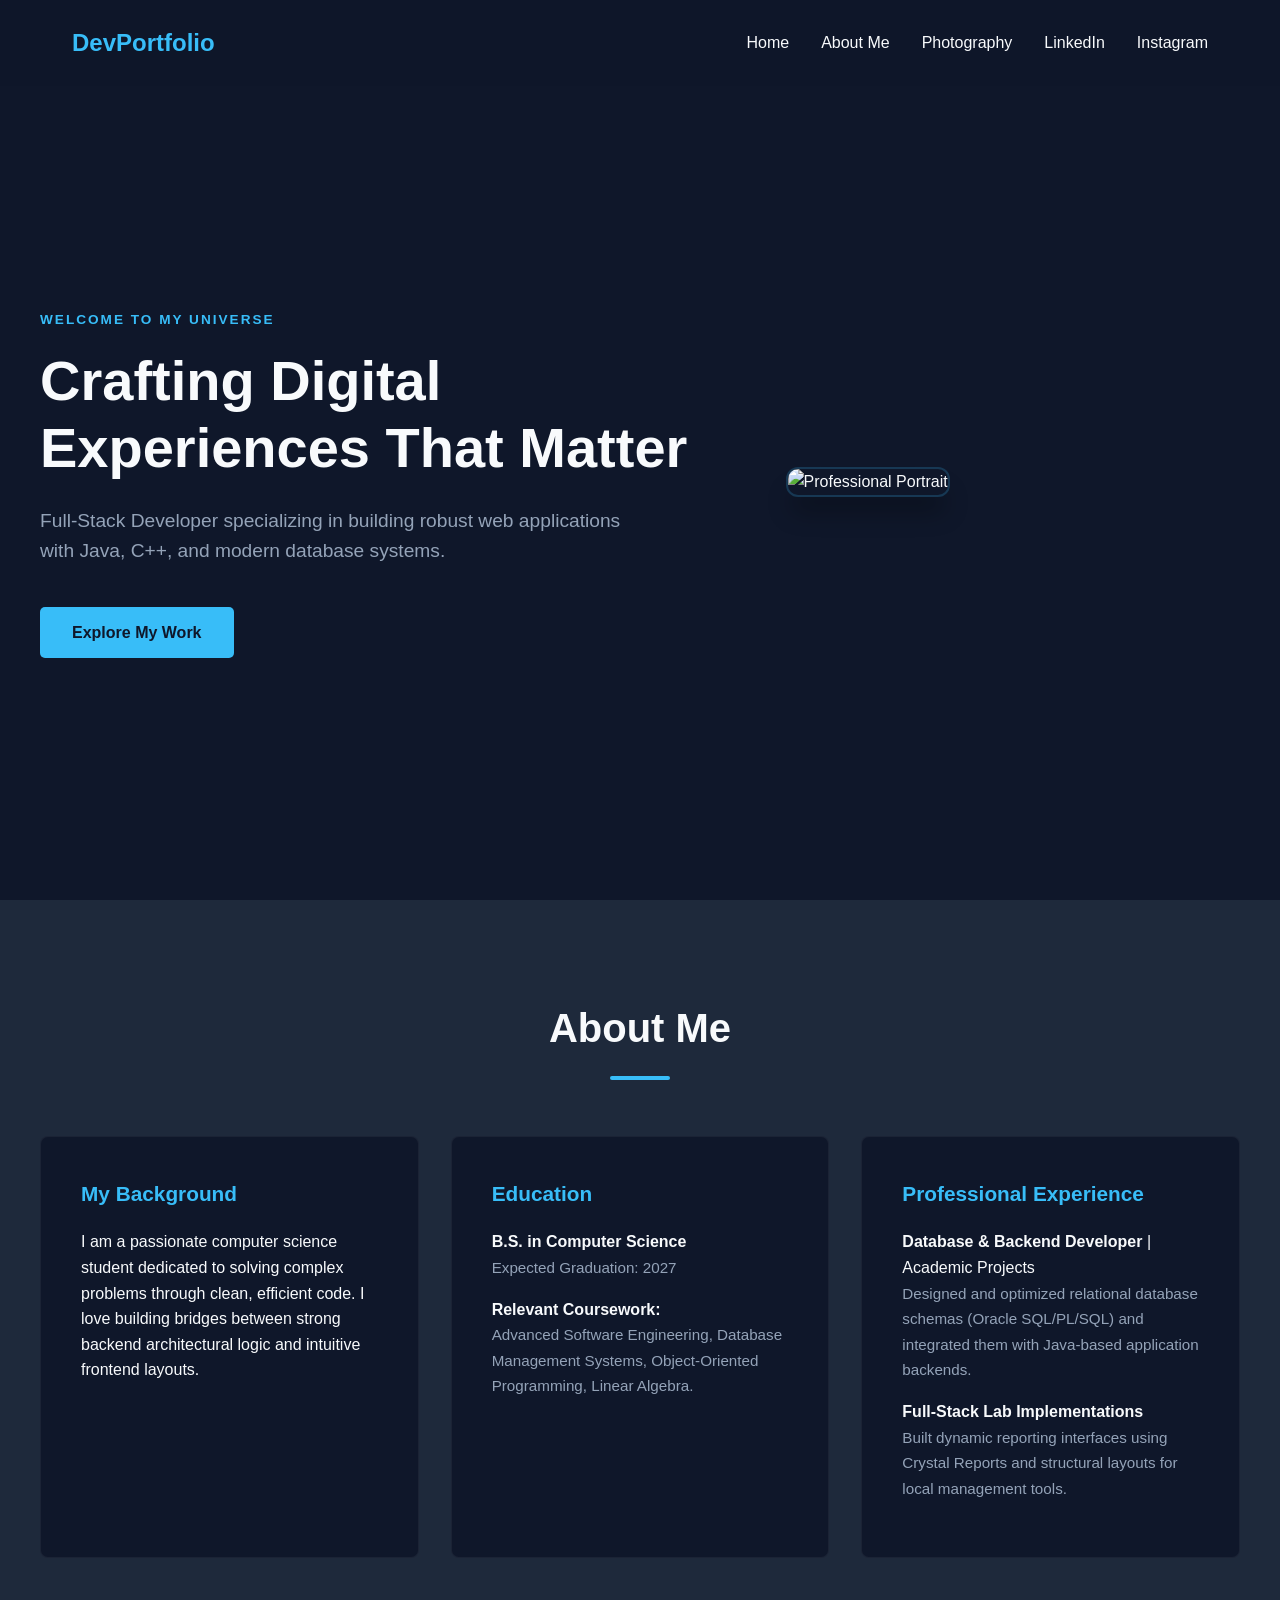
==== index.html @ 3bcea32f "Add files via upload" ====
<!DOCTYPE html>
<html lang="en">
<head>
    <meta charset="UTF-8">
    <meta name="viewport" content="width=device-width, initial-scale=1.0">
    <title>Personal Portfolio</title>
    <link rel="stylesheet" href="style.css">
</head>
<body>

    <header>
        <nav class="navbar">
            <div class="logo">DevPortfolio</div>
            <ul class="nav-links">
                <li><a href="#home">Home</a></li>
                <li><a href="#about">About Me</a></li>
                <li><a href="photography.html" target="_blank">Photography</a></li>
                <li><a href="https://www.linkedin.com/in/https://www.linkedin.com/in/jana-raafat-8b8436353?utm_source=share_via&utm_content=profile&utm_medium=member_ios" target="_blank">LinkedIn</a></li>
                <li><a href="https://www.instagram.com/janaaraafat" target="_blank">Instagram</a></li>
            </ul>
        </nav>
    </header>

    <section id="home" class="hero-section">
        <div class="hero-container">
            <div class="hero-content">
                <span class="subheading">Welcome to my universe</span>
                <h1>Crafting Digital Experiences That Matter</h1>
                <p class="skills-summary">
                    Full-Stack Developer specializing in building robust web applications with Java, C++, and modern database systems. 
                </p>
                <a href="#about" class="btn">Explore My Work</a>
            </div>
            <div class="hero-image">
                <div class="profile-frame">
                    <img src="images/photo.jpg" alt="Professional Portrait">
                </div>
            </div>
        </div>
    </section>

    <section id="about" class="about-section">
        <div class="container">
            <h2 class="section-title">About Me</h2>
            <hr class="accent-line">
            
            <div class="about-grid">
                <div class="about-card background">
                    <h3>My Background</h3>
                    <p>I am a passionate computer science student dedicated to solving complex problems through clean, efficient code. I love building bridges between strong backend architectural logic and intuitive frontend layouts.</p>
                </div>

                <div class="about-card education">
                    <h3>Education</h3>
                    <ul>
                        <li>
                            <strong>B.S. in Computer Science</strong><br>
                            <span>Expected Graduation: 2027</span>
                        </li>
                        <li>
                            <strong>Relevant Coursework:</strong><br>
                            <span>Advanced Software Engineering, Database Management Systems, Object-Oriented Programming, Linear Algebra.</span>
                        </li>
                    </ul>
                </div>

                <div class="about-card experience">
                    <h3>Professional Experience</h3>
                    <ul>
                        <li>
                            <strong>Database & Backend Developer</strong> | Academic Projects<br>
                            <span>Designed and optimized relational database schemas (Oracle SQL/PL/SQL) and integrated them with Java-based application backends.</span>
                        </li>
                        <li>
                            <strong>Full-Stack Lab Implementations</strong><br>
                            <span>Built dynamic reporting interfaces using Crystal Reports and structural layouts for local management tools.</span>
                        </li>
                    </ul>
                </div>
            </div>
        </div>
    </section>

</body>
</html>
---- style.css ----
:root {
    --bg-primary: #0f172a;
    --bg-secondary: #1e293b;
    --text-main: #f8fafc;
    --text-muted: #94a3b8;
    --accent: #38bdf8;
    --accent-hover: #7dd3fc;
}

* {
    margin: 0;
    padding: 0;
    box-sizing: border-box;
}

html {
    scroll-behavior: smooth;
    font-family: 'Segoe UI', Tahoma, Geneva, Verdana, sans-serif;
}

body {
    background-color: var(--bg-primary);
    color: var(--text-main);
    line-height: 1.6;
}

/* --- Global Utilities --- */
.container {
    max-width: 1200px;
    margin: 0 auto;
}

.section-title {
    font-size: 2.5rem;
    text-align: center;
}

.accent-line {
    width: 60px;
    height: 4px;
    background-color: var(--accent);
    border: none;
    margin: 1rem auto 3.5rem auto;
    border-radius: 2px;
}

/* --- Header / Navbar --- */
header {
    background-color: rgba(15, 23, 42, 0.9);
    backdrop-filter: blur(8px);
    position: fixed;
    width: 100%;
    top: 0;
    z-index: 1000;
}

.navbar {
    display: flex;
    justify-content: space-between;
    align-items: center;
    max-width: 1200px;
    margin: 0 auto;
    padding: 1.5rem 2rem;
}

.logo {
    font-size: 1.5rem;
    font-weight: 700;
    color: var(--accent);
}

.nav-links {
    display: flex;
    list-style: none;
    gap: 2rem;
}

.nav-links a {
    color: var(--text-main);
    text-decoration: none;
    font-weight: 500;
    transition: color 0.3s;
}

.nav-links a:hover {
    color: var(--accent);
}

/* --- Hero / Home Section --- */
.hero-section {
    min-height: 100vh;
    display: flex;
    align-items: center;
    padding: 8rem 2rem 4rem 2rem;
}

.hero-container {
    max-width: 1200px;
    margin: 0 auto;
    display: grid;
    grid-template-columns: 1.2fr 0.8fr;
    gap: 4rem;
    align-items: center;
}

.subheading {
    color: var(--accent);
    text-transform: uppercase;
    letter-spacing: 2px;
    font-size: 0.85rem;
    font-weight: 600;
}

.hero-content h1 {
    font-size: 3.5rem;
    line-height: 1.2;
    margin: 1rem 0 1.5rem 0;
}

.skills-summary {
    color: var(--text-muted);
    font-size: 1.2rem;
    margin-bottom: 2.5rem;
    max-width: 600px;
}

.btn {
    display: inline-block;
    background-color: var(--accent);
    color: var(--bg-primary);
    padding: 0.8rem 2rem;
    border-radius: 5px;
    text-decoration: none;
    font-weight: 600;
    transition: transform 0.2s, background-color 0.3s;
}

.btn:hover {
    background-color: var(--accent-hover);
    transform: translateY(-2px);
}

/* --- Profile Image Hover Animations --- */
.profile-frame img {
    width: 100%;          
    max-height: 450px;    
    object-fit: cover;    
    border-radius: 12px;  
    box-shadow: 0 20px 25px -5px rgba(0, 0, 0, 0.3);
    border: 2px solid rgba(56, 189, 248, 0.2);
    transition: transform 0.3s ease, box-shadow 0.3s ease, border-color 0.3s ease; 
}

.profile-frame img:hover {
    transform: scale(1.05) translateY(-5px);
    box-shadow: 0 30px 40px -10px rgba(0, 0, 0, 0.5);
    border-color: rgba(56, 189, 248, 0.6);
    cursor: pointer; 
}

/* --- About Me Section --- */
.about-section {
    background-color: var(--bg-secondary);
    padding: 6rem 2rem;
}

.about-grid {
    display: grid;
    grid-template-columns: repeat(auto-fit, minmax(300px, 1fr));
    gap: 2rem;
}

.about-card {
    background-color: var(--bg-primary);
    padding: 2.5rem;
    border-radius: 8px;
    border: 1px solid rgba(255, 255, 255, 0.05);
}

.about-card h3 {
    color: var(--accent);
    margin-bottom: 1.2rem;
    font-size: 1.3rem;
}

.about-card ul {
    list-style-type: none;
}

.about-card li {
    margin-bottom: 1rem;
}

.about-card span {
    color: var(--text-muted);
    font-size: 0.95rem;
}

/* --- Photography Gallery Section --- */
.photography-section {
    background-color: var(--bg-primary);
    padding: 6rem 2rem;
}

/* Offsets content below fixed top nav layout */
.standalone-gallery {
    padding-top: 10rem;
}

.gallery-grid {
    display: grid;
    grid-template-columns: repeat(auto-fit, minmax(260px, 1fr));
    gap: 1.5rem;
}

.gallery-item {
    position: relative;
    overflow: hidden;
    border-radius: 10px;
    height: 350px;
    box-shadow: 0 10px 15px -3px rgba(0, 0, 0, 0.3);
}

.gallery-item img {
    width: 100%;
    height: 100%;
    object-fit: cover;
    transition: transform 0.5s ease;
}

/* Hover Overlay Styles */
.gallery-overlay {
    position: absolute;
    top: 0;
    left: 0;
    width: 100%;
    height: 100%;
    background: linear-gradient(to top, rgba(15, 23, 42, 0.9), rgba(15, 23, 42, 0.2));
    display: flex;
    align-items: flex-end;
    padding: 2rem;
    opacity: 0;
    transition: opacity 0.3s ease;
}

.gallery-overlay span {
    color: var(--text-main);
    font-size: 1.2rem;
    font-weight: 600;
    letter-spacing: 0.5px;
    transform: translateY(20px);
    transition: transform 0.4s ease;
}

.gallery-item:hover img {
    transform: scale(1.1);
}

.gallery-item:hover .gallery-overlay {
    opacity: 1;
}

.gallery-item:hover .gallery-overlay span {
    transform: translateY(0);
}

/* --- Responsive Adjustments --- */
@media (max-width: 968px) {
    .hero-container {
        grid-template-columns: 1fr;
        text-align: center;
        gap: 3rem;
    }
    .hero-image {
        grid-row: 1;
        max-width: 320px;
        margin: 0 auto;
    }
    .hero-content h1 {
        font-size: 2.5rem;
    }
}
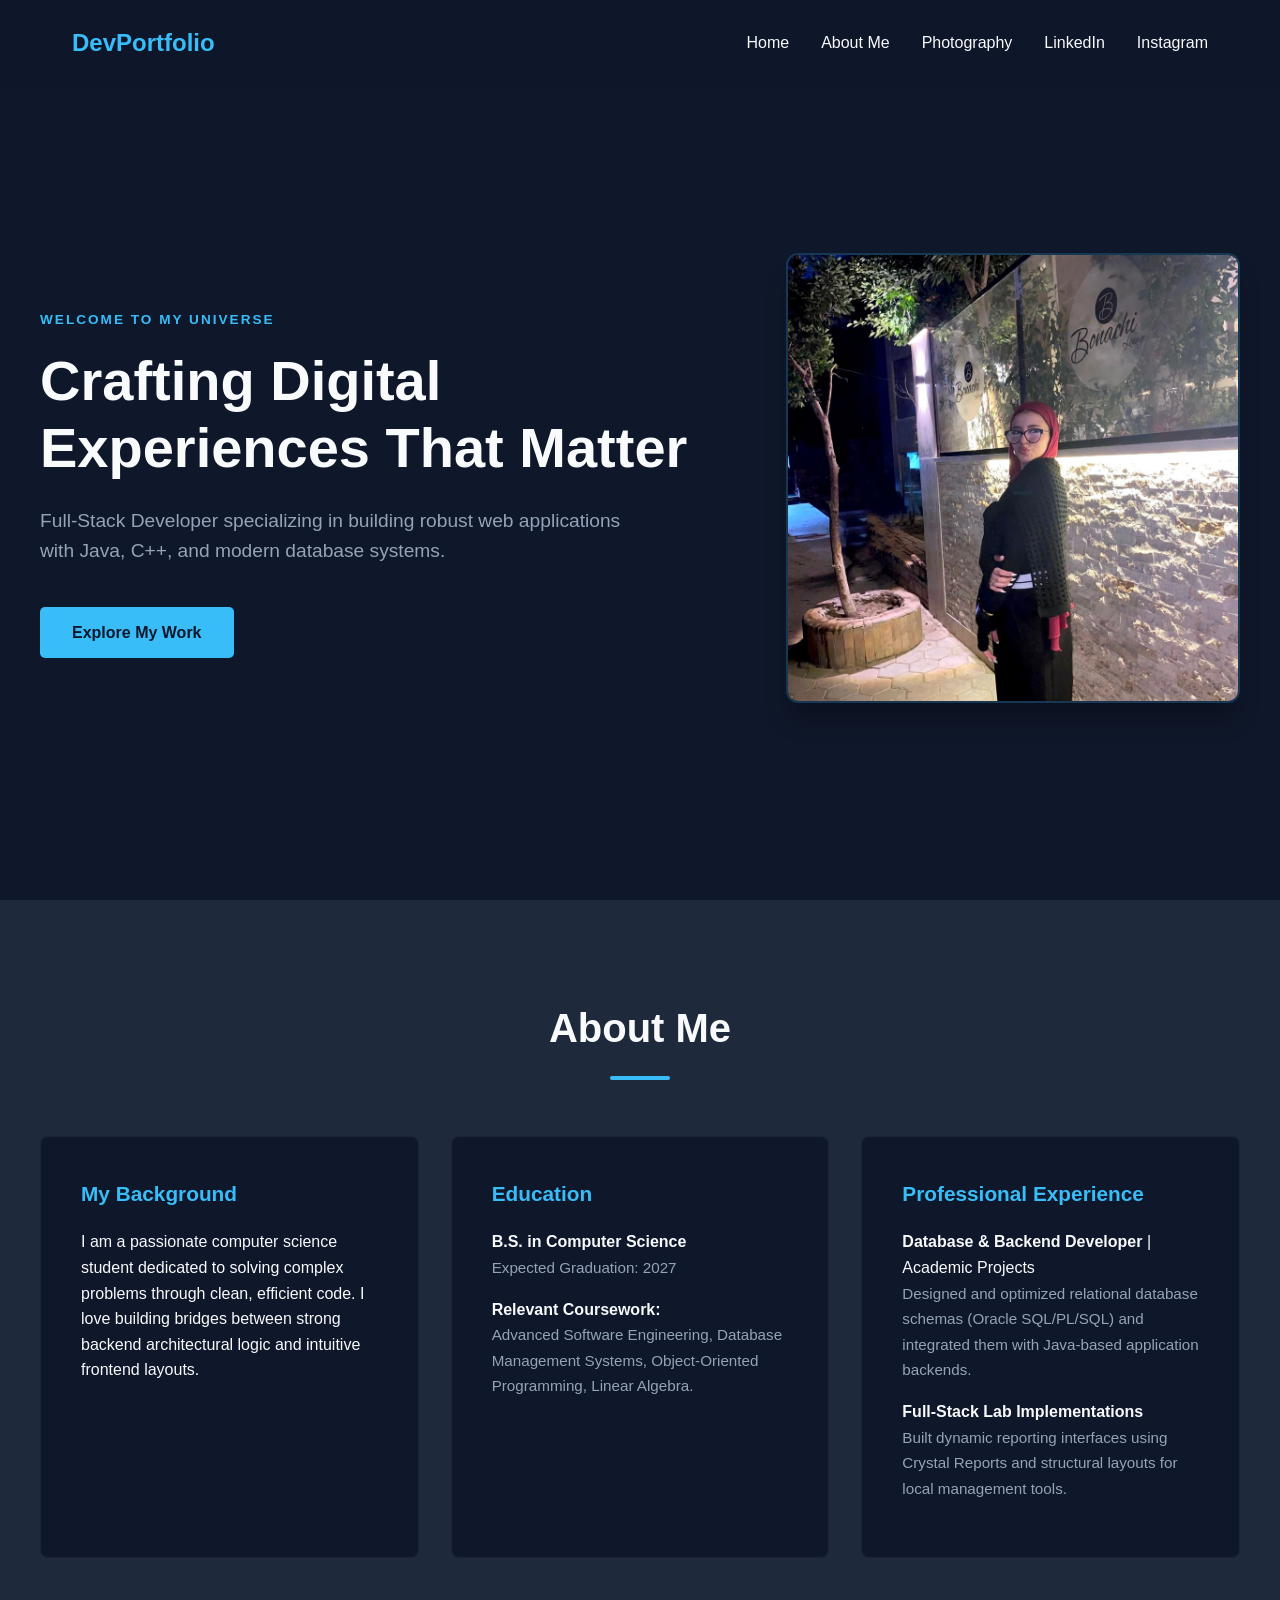
==== commit 7e4d11d7: "fix linkedin link" ====
--- a/index.html
+++ b/index.html
@@ -15,7 +15,8 @@
                 <li><a href="#home">Home</a></li>
                 <li><a href="#about">About Me</a></li>
                 <li><a href="photography.html" target="_blank">Photography</a></li>
-                <li><a href="https://www.linkedin.com/in/https://www.linkedin.com/in/jana-raafat-8b8436353?utm_source=share_via&utm_content=profile&utm_medium=member_ios" target="_blank">LinkedIn</a></li>
+                <li><a href="https://www.linkedin.com/in/jana-raafat-8b8436353" target="_blank">LinkedIn</a></li>
+
                 <li><a href="https://www.instagram.com/janaaraafat" target="_blank">Instagram</a></li>
             </ul>
         </nav>
@@ -82,4 +83,4 @@
     </section>
 
 </body>
-</html>+</html>
